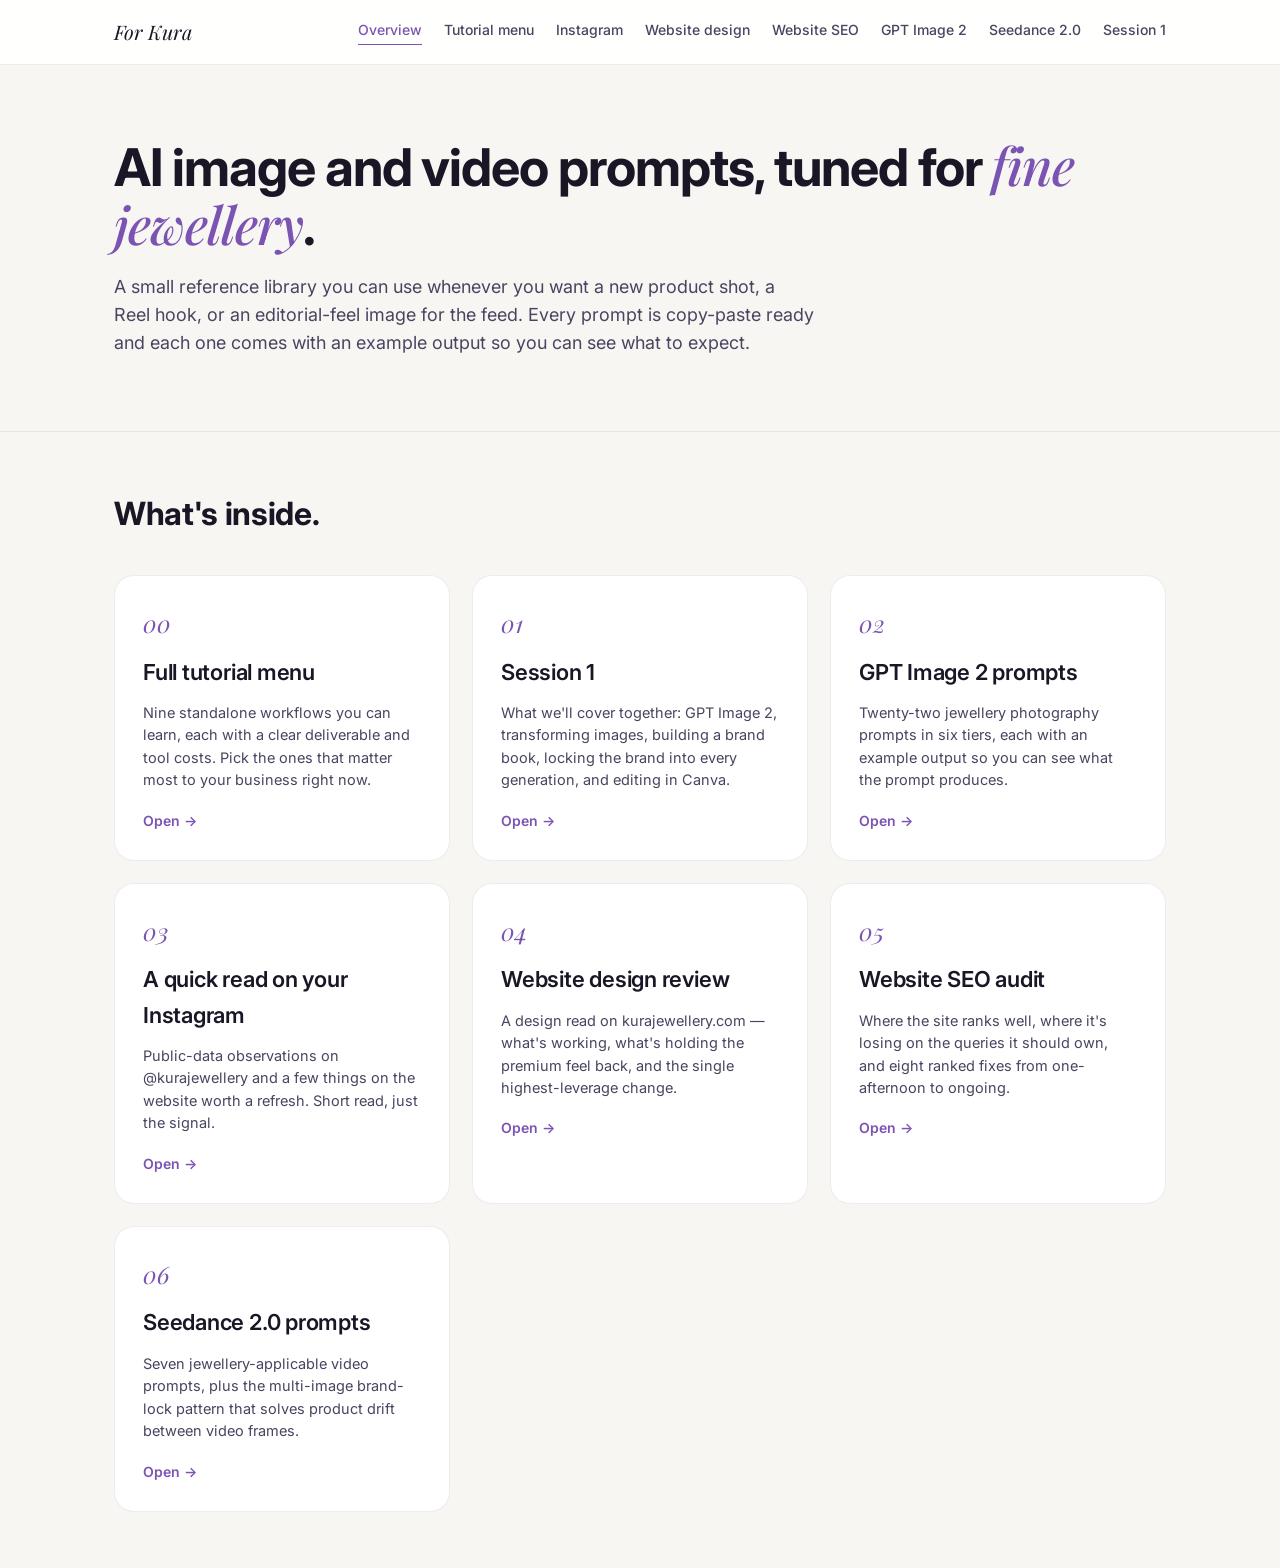
==== index.html @ 2864ac6a "Kura tutorial site" ====
<!doctype html>
<html lang="en">
<head>
  <meta charset="utf-8" />
  <meta name="viewport" content="width=device-width, initial-scale=1" />
  <title>Kura — AI for creative marketing</title>
  <link rel="stylesheet" href="styles.css" />
</head>
<body>

<header class="topbar">
  <div class="shell">
    <div class="brand"><a href="index.html">For Kura</a></div>
    <nav>
      <a href="index.html" class="active">Overview</a>
      <a href="tutorial-menu.html">Tutorial menu</a>
      <a href="instagram-audit.html">Instagram</a>
      <a href="website-design-review.html">Website design</a>
      <a href="website-seo-audit.html">Website SEO</a>
      <a href="gpt-image-2-prompts.html">GPT Image 2</a>
      <a href="seedance-prompts.html">Seedance 2.0</a>
      <a href="session-1.html">Session 1</a>
    </nav>
  </div>
</header>

<section class="hero">
  <div class="shell">
    <h1>AI image and video prompts, tuned for <em>fine jewellery</em>.</h1>
    <p class="lede">
      A small reference library you can use whenever you want a new product shot, a Reel hook, or an
      editorial-feel image for the feed. Every prompt is copy-paste ready and each one comes with an
      example output so you can see what to expect.
    </p>
  </div>
</section>

<section>
  <div class="shell">
    <h2>What's inside.</h2>

    <div class="tile-grid">
      <a class="tile" href="tutorial-menu.html">
        <div class="tile-num">00</div>
        <h3>Full tutorial menu</h3>
        <p>
          Nine standalone workflows you can learn, each with a clear deliverable and tool costs.
          Pick the ones that matter most to your business right now.
        </p>
        <div class="arrow">Open &rarr;</div>
      </a>

      <a class="tile" href="session-1.html">
        <div class="tile-num">01</div>
        <h3>Session 1</h3>
        <p>
          What we'll cover together: GPT Image 2, transforming images, building a brand book, locking the
          brand into every generation, and editing in Canva.
        </p>
        <div class="arrow">Open &rarr;</div>
      </a>

      <a class="tile" href="gpt-image-2-prompts.html">
        <div class="tile-num">02</div>
        <h3>GPT Image 2 prompts</h3>
        <p>
          Twenty-two jewellery photography prompts in six tiers, each with an example output so you can
          see what the prompt produces.
        </p>
        <div class="arrow">Open &rarr;</div>
      </a>

      <a class="tile" href="instagram-audit.html">
        <div class="tile-num">03</div>
        <h3>A quick read on your Instagram</h3>
        <p>
          Public-data observations on @kurajewellery and a few things on the website worth a refresh.
          Short read, just the signal.
        </p>
        <div class="arrow">Open &rarr;</div>
      </a>

      <a class="tile" href="website-design-review.html">
        <div class="tile-num">04</div>
        <h3>Website design review</h3>
        <p>
          A design read on kurajewellery.com — what's working, what's holding the premium feel back,
          and the single highest-leverage change.
        </p>
        <div class="arrow">Open &rarr;</div>
      </a>

      <a class="tile" href="website-seo-audit.html">
        <div class="tile-num">05</div>
        <h3>Website SEO audit</h3>
        <p>
          Where the site ranks well, where it's losing on the queries it should own, and eight ranked
          fixes from one-afternoon to ongoing.
        </p>
        <div class="arrow">Open &rarr;</div>
      </a>

      <a class="tile" href="seedance-prompts.html">
        <div class="tile-num">06</div>
        <h3>Seedance 2.0 prompts</h3>
        <p>
          Seven jewellery-applicable video prompts, plus the multi-image brand-lock pattern that solves
          product drift between video frames.
        </p>
        <div class="arrow">Open &rarr;</div>
      </a>
    </div>
  </div>
</section>

</body>
</html>
---- styles.css ----
/* ============================================================
   Kura x Mia — coaching session HTML
   Brand-locked to Mia Meow design system (see _brand/design.md)
   ============================================================ */

@import url("https://fonts.googleapis.com/css2?family=Inter:wght@400;500;600;700&family=Playfair+Display:ital,wght@1,400;1,500&display=swap");

:root {
  /* Mia brand tokens */
  --mm-purple: #7b54b3;
  --mm-purple-deep: #6a46a0;
  --mm-purple-ink: #3b2a5a;
  --mm-purple-50: #ede6f8;
  --mm-purple-100: #ede8f5;
  --mm-teal: #00c4cc;
  --mm-teal-deep: #00a5ac;
  --mm-teal-ink: #032b2e;
  --mm-teal-50: #e0f9fa;
  --mm-yellow: #f4d00a;
  --mm-yellow-soft: #fef9c3;
  --mm-orange: #ff8c5a;

  --mm-ink: #1a1625;
  --mm-slate-600: #4a4460;
  --mm-slate-500: #6f6880;
  --mm-muted: #9089a8;
  --mm-border: rgba(26, 22, 37, 0.08);
  --mm-border-md: rgba(26, 22, 37, 0.13);
  --mm-border-strong: rgba(26, 22, 37, 0.20);

  --mm-bg: #f8f6f3;
  --mm-bg-2: #f3ede8;
  --mm-bg-3: #ede9e2;
  --mm-surface: #ffffff;

  --mm-font-display: "Inter", system-ui, sans-serif;
  --mm-font-body: "Inter", system-ui, sans-serif;
  --mm-font-serif: "Playfair Display", "Iowan Old Style", Georgia, serif;
  --mm-font-mono: ui-monospace, "SF Mono", Menlo, Consolas, monospace;

  --radius-sm: 8px;
  --radius-md: 12px;
  --radius-lg: 20px;
  --radius-pill: 999px;

  --shadow-sm: 0 1px 2px rgba(26, 22, 37, 0.06);
  --shadow-md: 0 4px 16px rgba(26, 22, 37, 0.08), 0 1px 2px rgba(26, 22, 37, 0.04);
  --shadow-lg: 0 12px 32px rgba(26, 22, 37, 0.10), 0 2px 4px rgba(26, 22, 37, 0.05);
}

* { box-sizing: border-box; }

html { -webkit-font-smoothing: antialiased; }

body {
  margin: 0;
  background: var(--mm-bg);
  color: var(--mm-ink);
  font-family: var(--mm-font-body);
  font-size: 16px;
  line-height: 1.6;
}

a { color: var(--mm-purple); text-decoration: none; }
a:hover { color: var(--mm-purple-deep); text-decoration: underline; }

/* ============================================================
   Layout
   ============================================================ */

.shell { max-width: 1100px; margin: 0 auto; padding: 0 24px; }
.shell-narrow { max-width: 820px; margin: 0 auto; padding: 0 24px; }

/* ============================================================
   Top nav
   ============================================================ */

.topbar {
  background: var(--mm-surface);
  border-bottom: 1px solid var(--mm-border);
  padding: 16px 0;
  position: sticky;
  top: 0;
  z-index: 50;
  backdrop-filter: blur(8px);
  background: rgba(255, 255, 255, 0.92);
}
.topbar .shell { display: flex; align-items: center; justify-content: space-between; flex-wrap: wrap; gap: 16px; }
.topbar .brand {
  font-family: var(--mm-font-serif);
  font-style: italic;
  font-size: 20px;
  color: var(--mm-ink);
}
.topbar .brand a { color: inherit; text-decoration: none; }
.topbar nav { display: flex; gap: 22px; flex-wrap: wrap; font-size: 14px; }
.topbar nav a {
  color: var(--mm-slate-600);
  font-weight: 500;
  text-decoration: none;
  border-bottom: 1.5px solid transparent;
  padding-bottom: 2px;
  transition: border-color 160ms ease, color 160ms ease;
}
.topbar nav a:hover, .topbar nav a.active {
  color: var(--mm-purple);
  border-bottom-color: var(--mm-purple);
}

/* ============================================================
   Hero block
   ============================================================ */

.hero {
  padding: 72px 0 56px;
  border-bottom: 1px solid var(--mm-border);
}
.eyebrow {
  font-size: 12px;
  font-weight: 600;
  text-transform: uppercase;
  letter-spacing: 0.14em;
  color: var(--mm-purple);
  margin-bottom: 18px;
}
.hero h1 {
  font-family: var(--mm-font-body);
  font-weight: 700;
  font-size: clamp(34px, 5vw, 52px);
  line-height: 1.08;
  margin: 0 0 16px;
  letter-spacing: -0.02em;
  color: var(--mm-ink);
}
.hero h1 em {
  font-family: var(--mm-font-serif);
  font-style: italic;
  font-weight: 500;
  color: var(--mm-purple);
}
.hero .lede {
  font-size: 18px;
  line-height: 1.55;
  color: var(--mm-slate-600);
  max-width: 700px;
}
.hero .meta {
  display: flex;
  gap: 18px;
  margin-top: 28px;
  flex-wrap: wrap;
  font-size: 13px;
  color: var(--mm-slate-500);
}
.hero .meta strong { color: var(--mm-ink); }

/* ============================================================
   Section heads
   ============================================================ */

section { padding: 56px 0; border-bottom: 1px solid var(--mm-border); }
section:last-of-type { border-bottom: none; }

h2 {
  font-weight: 700;
  font-size: clamp(24px, 3vw, 32px);
  letter-spacing: -0.01em;
  margin: 0 0 8px;
  color: var(--mm-ink);
}
h2 em {
  font-family: var(--mm-font-serif);
  font-style: italic;
  font-weight: 500;
  color: var(--mm-purple);
}
h3 {
  font-size: 18px;
  font-weight: 600;
  margin: 0 0 8px;
  color: var(--mm-ink);
}
.section-lede {
  color: var(--mm-slate-600);
  font-size: 16px;
  max-width: 720px;
  margin: 0 0 36px;
}

/* ============================================================
   Cards
   ============================================================ */

.card {
  background: var(--mm-surface);
  border: 1px solid var(--mm-border);
  border-radius: var(--radius-lg);
  padding: 28px;
  box-shadow: var(--shadow-sm);
  margin-bottom: 24px;
}
.card-header {
  display: flex;
  align-items: flex-start;
  gap: 20px;
  justify-content: space-between;
  flex-wrap: wrap;
}
.card-title {
  display: flex;
  align-items: baseline;
  gap: 12px;
  flex-wrap: wrap;
}
.card-num {
  font-family: var(--mm-font-serif);
  font-style: italic;
  font-size: 22px;
  color: var(--mm-purple);
}
.card-title h3 { margin: 0; font-size: 19px; }

.card-body { display: grid; grid-template-columns: 1fr; gap: 24px; margin-top: 18px; }
.card-body.with-image { grid-template-columns: 220px 1fr; }
@media (max-width: 720px) {
  .card-body.with-image { grid-template-columns: 1fr; }
}

.product-img {
  background: var(--mm-bg-2);
  border-radius: var(--radius-md);
  overflow: hidden;
  border: 1px solid var(--mm-border);
  position: relative;
}
.product-img img { width: 100%; height: auto; display: block; }
.product-img .badge {
  position: absolute;
  top: 10px;
  left: 10px;
  background: rgba(26, 22, 37, 0.82);
  color: #fff;
  font-size: 10px;
  font-weight: 600;
  letter-spacing: 0.1em;
  text-transform: uppercase;
  padding: 4px 9px;
  border-radius: var(--radius-pill);
  backdrop-filter: blur(4px);
}
.product-img .badge.example {
  background: var(--mm-purple);
}
.product-img.placeholder {
  aspect-ratio: 4 / 5;
  background:
    repeating-linear-gradient(
      135deg,
      var(--mm-bg-2) 0,
      var(--mm-bg-2) 14px,
      var(--mm-bg-3) 14px,
      var(--mm-bg-3) 28px
    );
  display: flex;
  align-items: center;
  justify-content: center;
  padding: 24px;
  text-align: center;
}
.product-img.placeholder .ph-text {
  font-family: var(--mm-font-serif);
  font-style: italic;
  color: var(--mm-purple-ink);
  font-size: 14px;
  line-height: 1.45;
  background: rgba(255, 255, 255, 0.88);
  padding: 14px 16px;
  border-radius: var(--radius-md);
  max-width: 220px;
}
.product-caption {
  font-size: 12px;
  color: var(--mm-muted);
  margin-top: 8px;
  font-style: italic;
  font-family: var(--mm-font-serif);
  line-height: 1.4;
}

/* ============================================================
   Tag chips
   ============================================================ */

.tags { display: flex; flex-wrap: wrap; gap: 6px; }
.tag {
  display: inline-block;
  padding: 4px 11px;
  border-radius: var(--radius-pill);
  font-size: 11px;
  font-weight: 600;
  letter-spacing: 0.04em;
  text-transform: uppercase;
  background: var(--mm-purple-50);
  color: var(--mm-purple-ink);
  border: 1px solid transparent;
}
.tag-teal { background: var(--mm-teal-50); color: var(--mm-teal-ink); }
.tag-yellow { background: var(--mm-yellow-soft); color: #5a4400; }
.tag-outline {
  background: transparent;
  border-color: var(--mm-border-md);
  color: var(--mm-slate-600);
}

/* ============================================================
   Prompt code blocks
   ============================================================ */

.prompt {
  position: relative;
  background: #18151d;
  color: #f3eee8;
  border-radius: var(--radius-md);
  padding: 22px 22px 22px 22px;
  font-family: var(--mm-font-mono);
  font-size: 13.5px;
  line-height: 1.65;
  white-space: pre-wrap;
  word-break: break-word;
  margin: 18px 0 16px;
}
.prompt::before {
  content: "PROMPT";
  position: absolute;
  top: -10px;
  left: 18px;
  background: var(--mm-yellow);
  color: var(--mm-ink);
  padding: 3px 10px;
  border-radius: var(--radius-pill);
  font-family: var(--mm-font-body);
  font-size: 10px;
  font-weight: 700;
  letter-spacing: 0.1em;
}
.prompt .copy {
  position: absolute;
  top: 14px;
  right: 14px;
  background: rgba(255, 255, 255, 0.08);
  border: 1px solid rgba(255, 255, 255, 0.14);
  color: #f3eee8;
  font-family: var(--mm-font-body);
  font-size: 11px;
  font-weight: 600;
  letter-spacing: 0.06em;
  padding: 6px 11px;
  border-radius: var(--radius-pill);
  cursor: pointer;
  transition: background 160ms ease;
}
.prompt .copy:hover { background: rgba(255, 255, 255, 0.16); }
.prompt .copy.copied { background: var(--mm-teal); color: var(--mm-teal-ink); border-color: transparent; }

/* ============================================================
   Adaptation / meta callout
   ============================================================ */

.adapt {
  background: var(--mm-bg-2);
  border-radius: var(--radius-md);
  padding: 14px 18px;
  border-left: 3px solid var(--mm-purple);
  font-size: 14.5px;
  color: var(--mm-slate-600);
  margin: 8px 0 14px;
}
.adapt strong { color: var(--mm-purple-ink); }

.meta-row { display: flex; flex-wrap: wrap; gap: 16px 22px; font-size: 13px; color: var(--mm-slate-500); margin-bottom: 4px; }
.meta-row strong { color: var(--mm-ink); font-weight: 600; }
.meta-row a { color: var(--mm-purple); font-weight: 500; }

/* ============================================================
   Tier dividers
   ============================================================ */

.tier-divider {
  display: flex;
  align-items: center;
  gap: 18px;
  margin: 48px 0 24px;
}
.tier-divider .tier-label {
  font-family: var(--mm-font-serif);
  font-style: italic;
  color: var(--mm-purple);
  font-size: 18px;
  white-space: nowrap;
}
.tier-divider .tier-line { flex: 1; height: 1px; background: var(--mm-border-md); }

/* ============================================================
   Index page tiles
   ============================================================ */

.tile-grid {
  display: grid;
  grid-template-columns: repeat(auto-fit, minmax(280px, 1fr));
  gap: 22px;
  margin-top: 36px;
}
.tile {
  background: var(--mm-surface);
  border: 1px solid var(--mm-border);
  border-radius: var(--radius-lg);
  padding: 28px;
  text-decoration: none;
  color: inherit;
  display: flex;
  flex-direction: column;
  gap: 12px;
  transition: transform 220ms ease, box-shadow 220ms ease, border-color 220ms ease;
}
.tile:hover {
  transform: translateY(-2px);
  box-shadow: var(--shadow-lg);
  border-color: var(--mm-purple-100);
  text-decoration: none;
}
.tile-num {
  font-family: var(--mm-font-serif);
  font-style: italic;
  font-size: 24px;
  color: var(--mm-purple);
}
.tile h3 { margin: 0; font-size: 22px; letter-spacing: -0.01em; }
.tile p { margin: 0; color: var(--mm-slate-600); font-size: 14.5px; line-height: 1.55; }
.tile .arrow { color: var(--mm-purple); font-weight: 600; font-size: 14px; margin-top: 6px; }

/* ============================================================
   Session 1 specific
   ============================================================ */

.block {
  background: var(--mm-surface);
  border: 1px solid var(--mm-border);
  border-radius: var(--radius-lg);
  padding: 28px;
  margin-bottom: 22px;
}
.block-head {
  display: flex;
  align-items: baseline;
  gap: 16px;
  flex-wrap: wrap;
  margin-bottom: 6px;
}
.block-time {
  font-family: var(--mm-font-serif);
  font-style: italic;
  color: var(--mm-purple);
  font-size: 17px;
}
.block-title { font-size: 21px; font-weight: 700; margin: 0; }
.block-dur {
  font-size: 12px;
  font-weight: 600;
  text-transform: uppercase;
  letter-spacing: 0.1em;
  color: var(--mm-muted);
}

ul.clean { padding-left: 22px; }
ul.clean li { margin-bottom: 7px; color: var(--mm-slate-600); }
ul.clean li strong { color: var(--mm-ink); }
ul.check { list-style: none; padding-left: 0; }
ul.check li {
  padding-left: 28px;
  position: relative;
  margin-bottom: 9px;
  color: var(--mm-slate-600);
}
ul.check li::before {
  content: "";
  position: absolute;
  left: 0; top: 6px;
  width: 16px; height: 16px;
  border-radius: 4px;
  border: 1.5px solid var(--mm-border-strong);
  background: var(--mm-surface);
}

/* ============================================================
   Interactive checklists (localStorage-backed)
   ============================================================ */

ul.checklist {
  list-style: none;
  padding-left: 0;
  margin: 0;
}
ul.checklist li {
  margin-bottom: 8px;
  border-radius: var(--radius-sm);
  transition: background 180ms ease, opacity 180ms ease;
}
ul.checklist li label {
  display: flex;
  align-items: flex-start;
  gap: 12px;
  cursor: pointer;
  padding: 10px 14px;
  border-radius: var(--radius-sm);
  color: var(--mm-slate-600);
  line-height: 1.55;
}
ul.checklist li label:hover {
  background: var(--mm-bg-2);
}
ul.checklist li input[type="checkbox"] {
  appearance: none;
  -webkit-appearance: none;
  width: 20px;
  height: 20px;
  min-width: 20px;
  border: 2px solid var(--mm-border-strong);
  border-radius: 5px;
  background: var(--mm-surface);
  cursor: pointer;
  margin-top: 1px;
  transition: background 160ms ease, border-color 160ms ease;
}
ul.checklist li input[type="checkbox"]:checked {
  background: var(--mm-purple);
  border-color: var(--mm-purple);
  background-image: url("data:image/svg+xml,%3Csvg viewBox='0 0 16 16' fill='none' xmlns='http://www.w3.org/2000/svg'%3E%3Cpath d='M3.5 8.5L6.5 11.5L12.5 4.5' stroke='white' stroke-width='2' stroke-linecap='round' stroke-linejoin='round'/%3E%3C/svg%3E");
  background-size: 14px;
  background-position: center;
  background-repeat: no-repeat;
}
ul.checklist li.done label span {
  text-decoration: line-through;
  opacity: 0.55;
}

.kicker-table { width: 100%; border-collapse: collapse; margin: 12px 0; }
.kicker-table th, .kicker-table td {
  text-align: left;
  padding: 12px 14px;
  border-bottom: 1px solid var(--mm-border);
  font-size: 14px;
}
.kicker-table th {
  font-size: 11px;
  text-transform: uppercase;
  letter-spacing: 0.08em;
  color: var(--mm-muted);
  font-weight: 600;
}
.kicker-table td strong { color: var(--mm-ink); }

/* ============================================================
   Audit / IG specific callouts
   ============================================================ */

.kpi-row {
  display: grid;
  grid-template-columns: repeat(auto-fit, minmax(150px, 1fr));
  gap: 16px;
  margin: 8px 0 24px;
}
.kpi {
  background: var(--mm-surface);
  border: 1px solid var(--mm-border);
  border-radius: var(--radius-md);
  padding: 18px;
}
.kpi .label {
  font-size: 11px;
  text-transform: uppercase;
  letter-spacing: 0.1em;
  font-weight: 600;
  color: var(--mm-muted);
  margin-bottom: 6px;
}
.kpi .value {
  font-size: 30px;
  font-weight: 700;
  letter-spacing: -0.01em;
  color: var(--mm-ink);
  line-height: 1;
}
.kpi .note { font-size: 12px; color: var(--mm-slate-500); margin-top: 6px; }

/* ============================================================
   Footer
   ============================================================ */

footer {
  padding: 36px 0;
  background: var(--mm-bg-2);
  border-top: 1px solid var(--mm-border);
  color: var(--mm-slate-500);
  font-size: 13px;
}
footer .shell { display: flex; justify-content: space-between; flex-wrap: wrap; gap: 16px; }

/* ============================================================
   Print
   ============================================================ */

@media print {
  .topbar { position: static; box-shadow: none; }
  .prompt .copy { display: none; }
  .tile, .card, .block { break-inside: avoid; box-shadow: none; }
  body { background: white; }
}
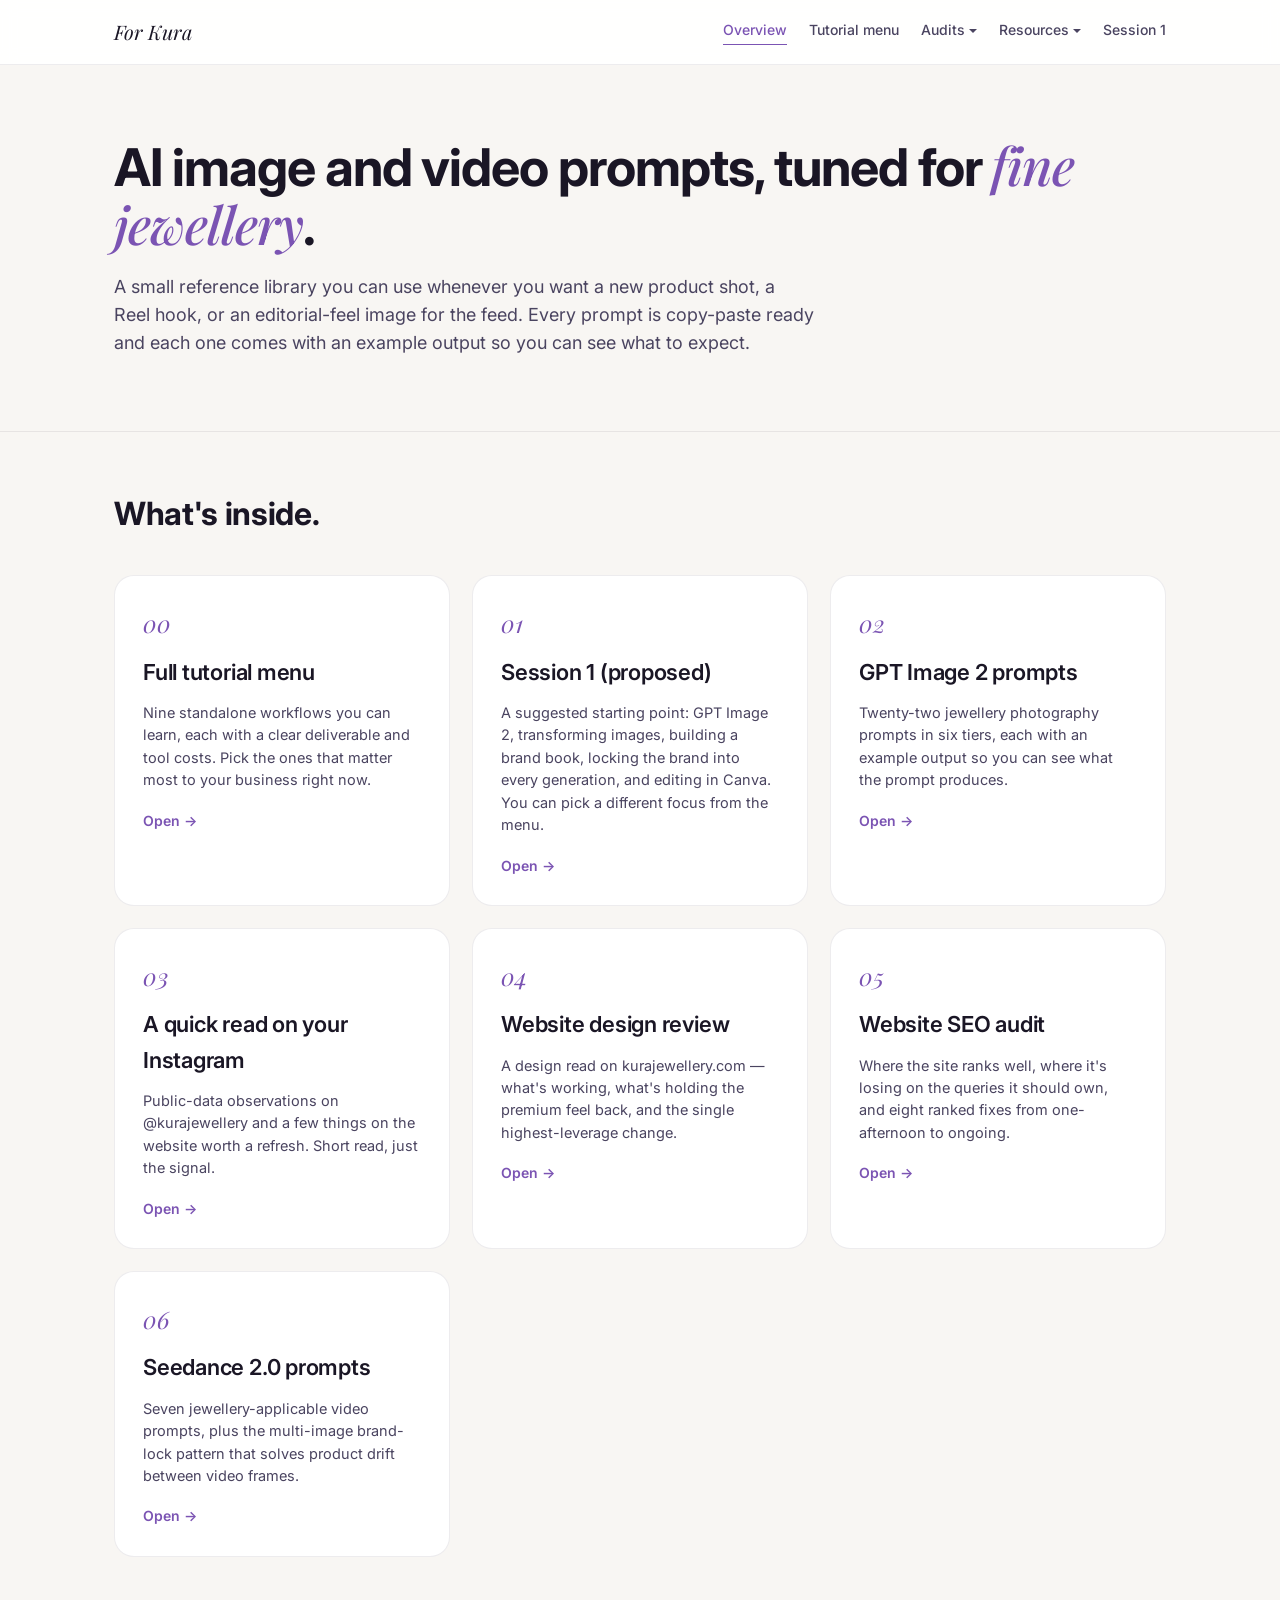
==== commit 67b03f86: "Nav: group pages into Audits + Resources dropdowns, frame Session 1 as proposed" ====
--- a/index.html
+++ b/index.html
@@ -14,11 +14,21 @@
     <nav>
       <a href="index.html" class="active">Overview</a>
       <a href="tutorial-menu.html">Tutorial menu</a>
-      <a href="instagram-audit.html">Instagram</a>
-      <a href="website-design-review.html">Website design</a>
-      <a href="website-seo-audit.html">Website SEO</a>
-      <a href="gpt-image-2-prompts.html">GPT Image 2</a>
-      <a href="seedance-prompts.html">Seedance 2.0</a>
+      <div class="nav-group">
+        <span class="nav-group-label">Audits</span>
+        <div class="nav-dropdown">
+          <a href="instagram-audit.html">Instagram</a>
+          <a href="website-design-review.html">Website design</a>
+          <a href="website-seo-audit.html">Website SEO</a>
+        </div>
+      </div>
+      <div class="nav-group">
+        <span class="nav-group-label">Resources</span>
+        <div class="nav-dropdown">
+          <a href="gpt-image-2-prompts.html">GPT Image 2</a>
+          <a href="seedance-prompts.html">Seedance 2.0</a>
+        </div>
+      </div>
       <a href="session-1.html">Session 1</a>
     </nav>
   </div>
@@ -52,10 +62,10 @@
 
       <a class="tile" href="session-1.html">
         <div class="tile-num">01</div>
-        <h3>Session 1</h3>
+        <h3>Session 1 (proposed)</h3>
         <p>
-          What we'll cover together: GPT Image 2, transforming images, building a brand book, locking the
-          brand into every generation, and editing in Canva.
+          A suggested starting point: GPT Image 2, transforming images, building a brand book, locking the
+          brand into every generation, and editing in Canva. You can pick a different focus from the menu.
         </p>
         <div class="arrow">Open &rarr;</div>
       </a>
--- a/styles.css
+++ b/styles.css
@@ -93,18 +93,88 @@
   color: var(--mm-ink);
 }
 .topbar .brand a { color: inherit; text-decoration: none; }
-.topbar nav { display: flex; gap: 22px; flex-wrap: wrap; font-size: 14px; }
-.topbar nav a {
+.topbar nav { display: flex; gap: 22px; flex-wrap: wrap; font-size: 14px; align-items: center; }
+.topbar nav > a,
+.topbar nav .nav-group > .nav-group-label {
   color: var(--mm-slate-600);
   font-weight: 500;
   text-decoration: none;
   border-bottom: 1.5px solid transparent;
   padding-bottom: 2px;
   transition: border-color 160ms ease, color 160ms ease;
-}
-.topbar nav a:hover, .topbar nav a.active {
+  cursor: pointer;
+}
+.topbar nav > a:hover, .topbar nav > a.active {
   color: var(--mm-purple);
   border-bottom-color: var(--mm-purple);
+}
+
+/* Nav dropdown groups */
+.nav-group {
+  position: relative;
+}
+.nav-group > .nav-group-label {
+  display: inline-flex;
+  align-items: center;
+  gap: 4px;
+  user-select: none;
+}
+.nav-group > .nav-group-label::after {
+  content: "";
+  display: inline-block;
+  width: 0; height: 0;
+  border-left: 4px solid transparent;
+  border-right: 4px solid transparent;
+  border-top: 4px solid currentColor;
+  margin-top: 1px;
+  transition: transform 180ms ease;
+}
+.nav-group:hover > .nav-group-label::after {
+  transform: rotate(180deg);
+}
+.nav-group:hover > .nav-group-label,
+.nav-group.has-active > .nav-group-label {
+  color: var(--mm-purple);
+  border-bottom-color: var(--mm-purple);
+}
+.nav-group .nav-dropdown {
+  display: none;
+  position: absolute;
+  top: calc(100% + 8px);
+  left: 50%;
+  transform: translateX(-50%);
+  background: var(--mm-surface);
+  border: 1px solid var(--mm-border-md);
+  border-radius: var(--radius-md);
+  box-shadow: var(--shadow-md);
+  padding: 6px;
+  min-width: 180px;
+  z-index: 100;
+  flex-direction: column;
+}
+.nav-group:hover .nav-dropdown {
+  display: flex;
+}
+.nav-dropdown a {
+  display: block;
+  padding: 8px 14px;
+  border-radius: var(--radius-sm);
+  color: var(--mm-slate-600);
+  font-weight: 500;
+  font-size: 13.5px;
+  text-decoration: none;
+  white-space: nowrap;
+  transition: background 140ms ease, color 140ms ease;
+  border-bottom: none;
+}
+.nav-dropdown a:hover {
+  background: var(--mm-bg-2);
+  color: var(--mm-purple);
+  text-decoration: none;
+}
+.nav-dropdown a.active {
+  color: var(--mm-purple);
+  background: var(--mm-purple-50);
 }
 
 /* ============================================================
